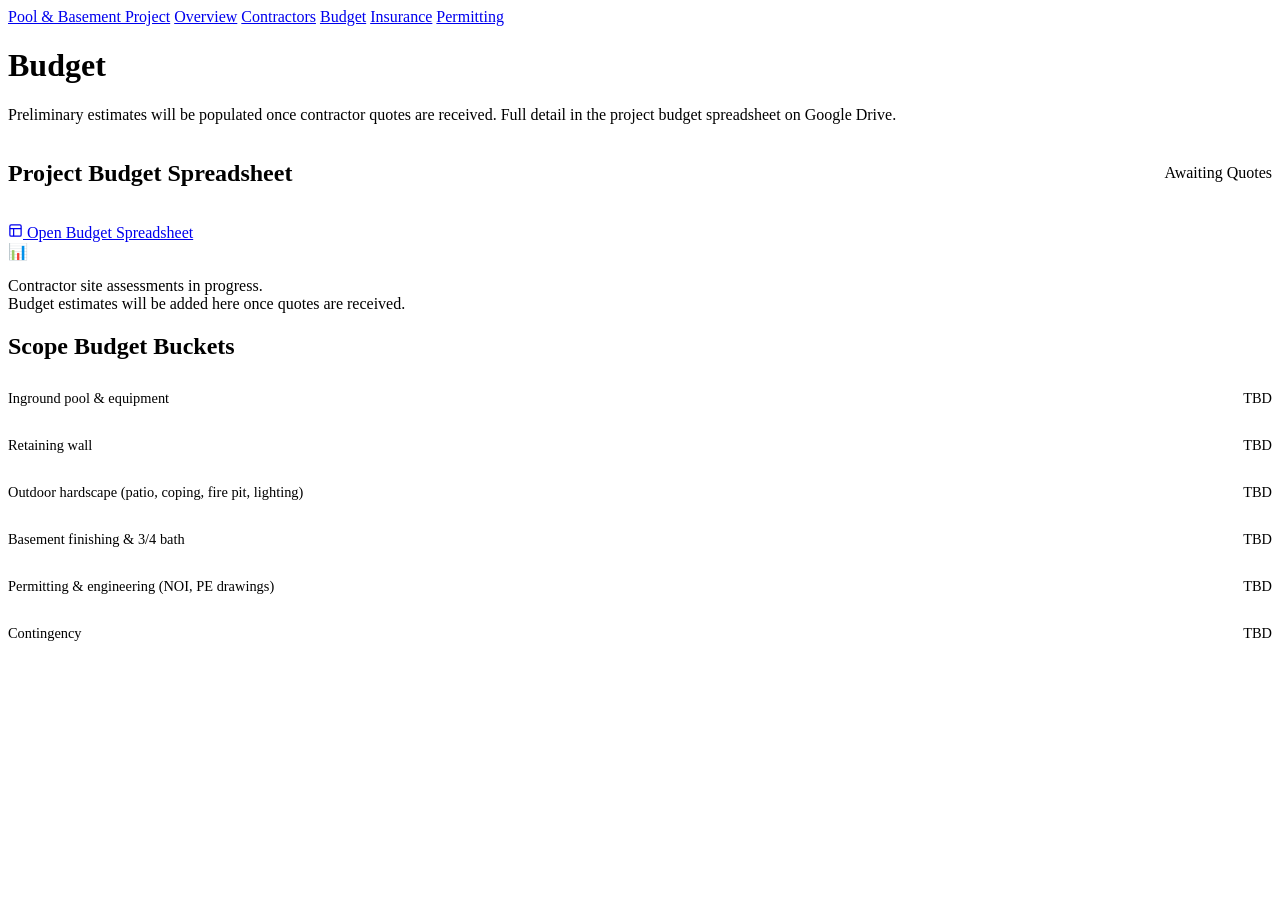
==== budget.html @ b5f09c40 "html code added for pool project" ====
<!DOCTYPE html>
<html lang="en">
<head>
  <meta charset="UTF-8">
  <meta name="viewport" content="width=device-width, initial-scale=1.0">
  <title>Budget — Pool &amp; Basement Project</title>
  <link rel="stylesheet" href="css/style.css">
</head>
<body>

<nav>
  <a class="brand" href="index.html">Pool &amp; Basement Project</a>
  <a href="index.html">Overview</a>
  <a href="contractors.html">Contractors</a>
  <a href="budget.html" class="active">Budget</a>
  <a href="insurance.html">Insurance</a>
  <a href="permitting.html">Permitting</a>
</nav>

<div class="page">
  <div class="page-header">
    <h1>Budget</h1>
    <p>Preliminary estimates will be populated once contractor quotes are received. Full detail in the project budget spreadsheet on Google Drive.</p>
  </div>

  <div class="card">
    <div style="display:flex; justify-content:space-between; align-items:center; flex-wrap:wrap; gap:8px; margin-bottom:16px;">
      <h2>Project Budget Spreadsheet</h2>
      <span class="badge pending">Awaiting Quotes</span>
    </div>
    <a class="drive-link" href="https://drive.google.com/drive/folders/1htWcuKeWYpopLWyValG4H-BwKs19I35I" target="_blank">
      <svg width="15" height="15" viewBox="0 0 24 24" fill="none" stroke="currentColor" stroke-width="2"><rect x="3" y="3" width="18" height="18" rx="2"/><path d="M3 9h18M9 21V9"/></svg>
      Open Budget Spreadsheet
    </a>

    <div class="placeholder">
      <div class="icon">📊</div>
      <p>Contractor site assessments in progress.<br>Budget estimates will be added here once quotes are received.</p>
    </div>
  </div>

  <div class="card" style="margin-top:20px;">
    <h2>Scope Budget Buckets</h2>
    <div style="margin-top:12px; display:flex; flex-direction:column; gap:10px;">

      <div style="display:flex; justify-content:space-between; align-items:center; font-size:0.9rem; padding:10px 0; border-bottom:1px solid var(--gray-200);">
        <span>Inground pool &amp; equipment</span>
        <span class="badge pending">TBD</span>
      </div>
      <div style="display:flex; justify-content:space-between; align-items:center; font-size:0.9rem; padding:10px 0; border-bottom:1px solid var(--gray-200);">
        <span>Retaining wall</span>
        <span class="badge pending">TBD</span>
      </div>
      <div style="display:flex; justify-content:space-between; align-items:center; font-size:0.9rem; padding:10px 0; border-bottom:1px solid var(--gray-200);">
        <span>Outdoor hardscape (patio, coping, fire pit, lighting)</span>
        <span class="badge pending">TBD</span>
      </div>
      <div style="display:flex; justify-content:space-between; align-items:center; font-size:0.9rem; padding:10px 0; border-bottom:1px solid var(--gray-200);">
        <span>Basement finishing &amp; 3/4 bath</span>
        <span class="badge pending">TBD</span>
      </div>
      <div style="display:flex; justify-content:space-between; align-items:center; font-size:0.9rem; padding:10px 0; border-bottom:1px solid var(--gray-200);">
        <span>Permitting &amp; engineering (NOI, PE drawings)</span>
        <span class="badge pending">TBD</span>
      </div>
      <div style="display:flex; justify-content:space-between; align-items:center; font-size:0.9rem; padding:10px 0;">
        <span>Contingency</span>
        <span class="badge pending">TBD</span>
      </div>

    </div>
  </div>

</div>
</body>
</html>
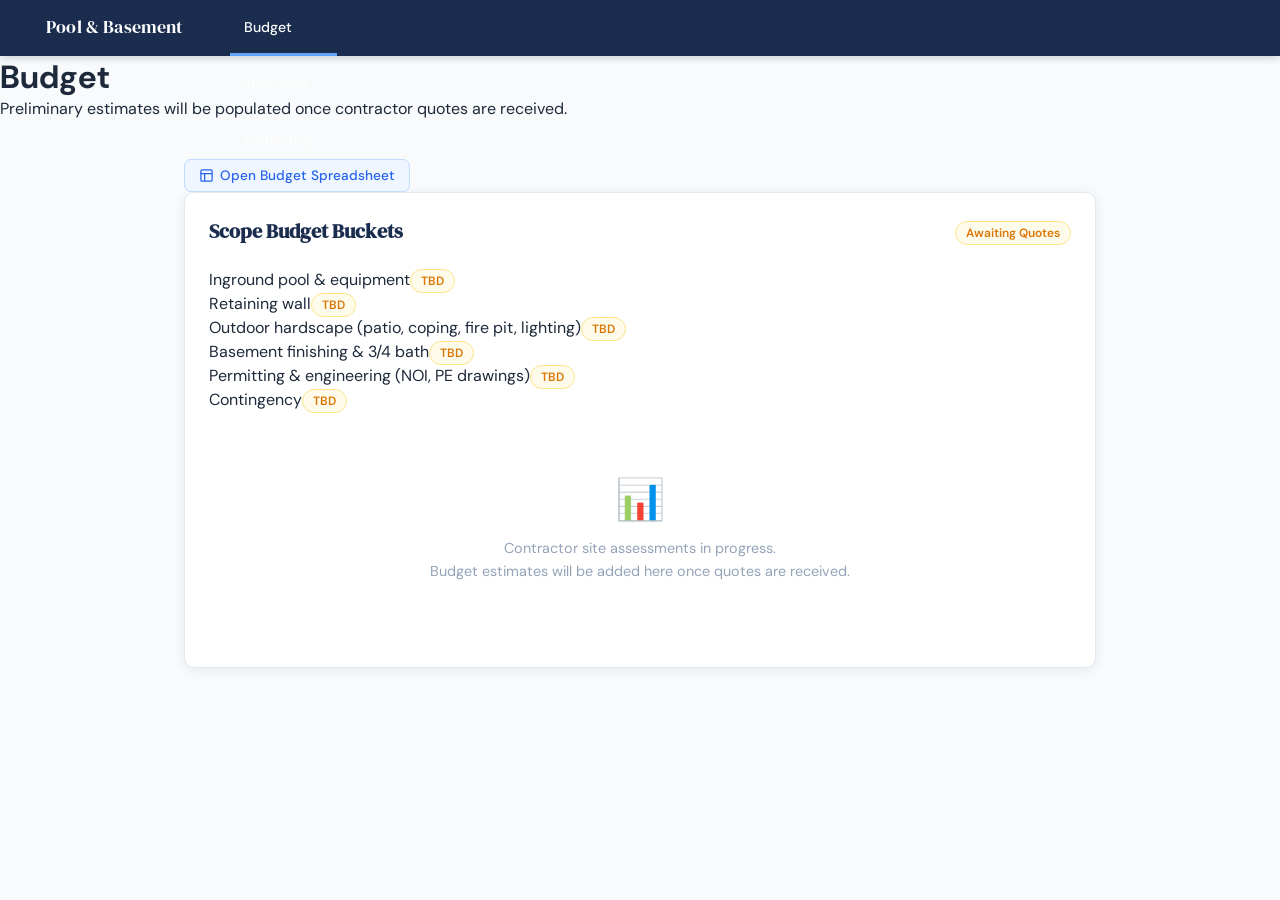
==== commit 323da8a6: "fixed CSS; added more visual interest" ====
--- a/budget.html
+++ b/budget.html
@@ -4,70 +4,51 @@
   <meta charset="UTF-8">
   <meta name="viewport" content="width=device-width, initial-scale=1.0">
   <title>Budget — Pool &amp; Basement Project</title>
-  <link rel="stylesheet" href="css/style.css">
+  <link rel="stylesheet" href="style.css">
 </head>
 <body>
 
 <nav>
-  <a class="brand" href="index.html">Pool &amp; Basement Project</a>
-  <a href="index.html">Overview</a>
-  <a href="contractors.html">Contractors</a>
-  <a href="budget.html" class="active">Budget</a>
-  <a href="insurance.html">Insurance</a>
-  <a href="permitting.html">Permitting</a>
+  <a class="brand" href="index.html">Pool &amp; Basement</a>
+  <div class="nav-links">
+    <a href="index.html" class="nav-link">Overview</a>
+    <a href="contractors.html" class="nav-link">Contractors</a>
+    <a href="budget.html" class="nav-link active">Budget</a>
+    <a href="insurance.html" class="nav-link">Insurance</a>
+    <a href="permitting.html" class="nav-link">Permitting</a>
+  </div>
 </nav>
 
+<div class="page-hero">
+  <h1>Budget</h1>
+  <p>Preliminary estimates will be populated once contractor quotes are received.</p>
+</div>
+
 <div class="page">
-  <div class="page-header">
-    <h1>Budget</h1>
-    <p>Preliminary estimates will be populated once contractor quotes are received. Full detail in the project budget spreadsheet on Google Drive.</p>
-  </div>
 
-  <div class="card">
-    <div style="display:flex; justify-content:space-between; align-items:center; flex-wrap:wrap; gap:8px; margin-bottom:16px;">
-      <h2>Project Budget Spreadsheet</h2>
-      <span class="badge pending">Awaiting Quotes</span>
-    </div>
+  <div class="action-bar">
     <a class="drive-link" href="https://drive.google.com/drive/folders/1htWcuKeWYpopLWyValG4H-BwKs19I35I" target="_blank">
       <svg width="15" height="15" viewBox="0 0 24 24" fill="none" stroke="currentColor" stroke-width="2"><rect x="3" y="3" width="18" height="18" rx="2"/><path d="M3 9h18M9 21V9"/></svg>
       Open Budget Spreadsheet
     </a>
+  </div>
+
+  <div class="card">
+    <div style="display:flex; justify-content:space-between; align-items:center; flex-wrap:wrap; gap:8px; margin-bottom:20px;">
+      <h2>Scope Budget Buckets</h2>
+      <span class="badge pending">Awaiting Quotes</span>
+    </div>
+
+    <div class="status-row"><span>Inground pool &amp; equipment</span><span class="badge pending">TBD</span></div>
+    <div class="status-row"><span>Retaining wall</span><span class="badge pending">TBD</span></div>
+    <div class="status-row"><span>Outdoor hardscape (patio, coping, fire pit, lighting)</span><span class="badge pending">TBD</span></div>
+    <div class="status-row"><span>Basement finishing &amp; 3/4 bath</span><span class="badge pending">TBD</span></div>
+    <div class="status-row"><span>Permitting &amp; engineering (NOI, PE drawings)</span><span class="badge pending">TBD</span></div>
+    <div class="status-row"><span>Contingency</span><span class="badge pending">TBD</span></div>
 
     <div class="placeholder">
-      <div class="icon">📊</div>
+      <div class="icon">&#x1F4CA;</div>
       <p>Contractor site assessments in progress.<br>Budget estimates will be added here once quotes are received.</p>
-    </div>
-  </div>
-
-  <div class="card" style="margin-top:20px;">
-    <h2>Scope Budget Buckets</h2>
-    <div style="margin-top:12px; display:flex; flex-direction:column; gap:10px;">
-
-      <div style="display:flex; justify-content:space-between; align-items:center; font-size:0.9rem; padding:10px 0; border-bottom:1px solid var(--gray-200);">
-        <span>Inground pool &amp; equipment</span>
-        <span class="badge pending">TBD</span>
-      </div>
-      <div style="display:flex; justify-content:space-between; align-items:center; font-size:0.9rem; padding:10px 0; border-bottom:1px solid var(--gray-200);">
-        <span>Retaining wall</span>
-        <span class="badge pending">TBD</span>
-      </div>
-      <div style="display:flex; justify-content:space-between; align-items:center; font-size:0.9rem; padding:10px 0; border-bottom:1px solid var(--gray-200);">
-        <span>Outdoor hardscape (patio, coping, fire pit, lighting)</span>
-        <span class="badge pending">TBD</span>
-      </div>
-      <div style="display:flex; justify-content:space-between; align-items:center; font-size:0.9rem; padding:10px 0; border-bottom:1px solid var(--gray-200);">
-        <span>Basement finishing &amp; 3/4 bath</span>
-        <span class="badge pending">TBD</span>
-      </div>
-      <div style="display:flex; justify-content:space-between; align-items:center; font-size:0.9rem; padding:10px 0; border-bottom:1px solid var(--gray-200);">
-        <span>Permitting &amp; engineering (NOI, PE drawings)</span>
-        <span class="badge pending">TBD</span>
-      </div>
-      <div style="display:flex; justify-content:space-between; align-items:center; font-size:0.9rem; padding:10px 0;">
-        <span>Contingency</span>
-        <span class="badge pending">TBD</span>
-      </div>
-
     </div>
   </div>
 
--- a/style.css
+++ b/style.css
@@ -0,0 +1,286 @@
+@import url('https://fonts.googleapis.com/css2?family=DM+Sans:wght@400;500;600&family=DM+Serif+Display&display=swap');
+
+:root {
+  --navy:    #1b2d4f;
+  --blue:    #2563eb;
+  --blue-lt: #eff6ff;
+  --teal:    #0d9488;
+  --amber:   #d97706;
+  --red:     #dc2626;
+  --green:   #16a34a;
+  --gray-50: #f8fafc;
+  --gray-100:#f1f5f9;
+  --gray-200:#e2e8f0;
+  --gray-400:#94a3b8;
+  --gray-600:#475569;
+  --gray-800:#1e293b;
+  --white:   #ffffff;
+  --radius:  10px;
+  --shadow:  0 2px 12px rgba(27,45,79,0.08);
+  --shadow-md: 0 4px 24px rgba(27,45,79,0.12);
+}
+
+*, *::before, *::after { box-sizing: border-box; margin: 0; padding: 0; }
+
+html { font-size: 16px; }
+
+body {
+  font-family: 'DM Sans', sans-serif;
+  background: var(--gray-50);
+  color: var(--gray-800);
+  min-height: 100vh;
+}
+
+/* ── NAVBAR ── */
+nav {
+  background: var(--navy);
+  padding: 0 32px;
+  display: flex;
+  align-items: center;
+  gap: 0;
+  height: 56px;
+  position: sticky;
+  top: 0;
+  z-index: 100;
+  box-shadow: 0 2px 8px rgba(0,0,0,0.18);
+}
+
+nav .brand {
+  font-family: 'DM Serif Display', serif;
+  color: var(--white);
+  font-size: 1.1rem;
+  letter-spacing: 0.01em;
+  margin-right: 32px;
+  white-space: nowrap;
+  text-decoration: none;
+}
+
+nav a {
+  color: rgba(255,255,255,0.72);
+  text-decoration: none;
+  font-size: 0.88rem;
+  font-weight: 500;
+  padding: 0 14px;
+  height: 56px;
+  display: flex;
+  align-items: center;
+  border-bottom: 3px solid transparent;
+  transition: color 0.15s, border-color 0.15s;
+  white-space: nowrap;
+}
+
+nav a:hover { color: var(--white); }
+nav a.active { color: var(--white); border-bottom-color: #60a5fa; }
+
+/* ── PAGE SHELL ── */
+.page {
+  max-width: 960px;
+  margin: 0 auto;
+  padding: 40px 24px 80px;
+}
+
+.page-header {
+  margin-bottom: 32px;
+}
+
+.page-header h1 {
+  font-family: 'DM Serif Display', serif;
+  font-size: 2rem;
+  color: var(--navy);
+  line-height: 1.2;
+}
+
+.page-header p {
+  margin-top: 8px;
+  color: var(--gray-600);
+  font-size: 0.95rem;
+  line-height: 1.6;
+}
+
+/* ── CARDS ── */
+.card {
+  background: var(--white);
+  border: 1px solid var(--gray-200);
+  border-radius: var(--radius);
+  padding: 24px;
+  box-shadow: var(--shadow);
+}
+
+.card + .card { margin-top: 20px; }
+
+.card h2 {
+  font-family: 'DM Serif Display', serif;
+  font-size: 1.25rem;
+  color: var(--navy);
+  margin-bottom: 4px;
+}
+
+.card .meta {
+  font-size: 0.83rem;
+  color: var(--gray-400);
+  margin-bottom: 16px;
+}
+
+.card .meta a {
+  color: var(--blue);
+  text-decoration: none;
+}
+
+.card .meta a:hover { text-decoration: underline; }
+
+.card-grid {
+  display: grid;
+  grid-template-columns: 1fr 1fr;
+  gap: 20px;
+}
+
+@media (max-width: 620px) {
+  .card-grid { grid-template-columns: 1fr; }
+  nav { padding: 0 16px; overflow-x: auto; }
+  .page { padding: 24px 16px 60px; }
+}
+
+/* ── SECTION LABEL ── */
+.label {
+  font-size: 0.72rem;
+  font-weight: 600;
+  text-transform: uppercase;
+  letter-spacing: 0.07em;
+  color: var(--gray-400);
+  margin: 16px 0 6px;
+}
+
+/* ── TAGS ── */
+.tags { display: flex; flex-wrap: wrap; gap: 6px; margin-bottom: 4px; }
+
+.tag {
+  font-size: 0.76rem;
+  font-weight: 500;
+  border-radius: 5px;
+  padding: 3px 9px;
+  background: var(--blue-lt);
+  color: var(--blue);
+}
+
+.tag.warn  { background: #fffbeb; color: var(--amber); }
+.tag.ok    { background: #f0fdf4; color: var(--green); }
+.tag.muted { background: var(--gray-100); color: var(--gray-600); }
+
+/* ── BULLETS ── */
+.card ul {
+  padding-left: 18px;
+  font-size: 0.875rem;
+  color: var(--gray-600);
+  line-height: 1.7;
+  margin-top: 6px;
+}
+
+/* ── CHECKLIST ── */
+.checklist { display: flex; flex-direction: column; gap: 8px; }
+
+.check-item {
+  display: flex;
+  align-items: flex-start;
+  gap: 12px;
+  background: var(--gray-50);
+  border: 1px solid var(--gray-200);
+  border-radius: 8px;
+  padding: 12px 14px;
+  transition: background 0.1s;
+}
+
+.check-item:hover { background: var(--blue-lt); }
+
+.check-item input[type=checkbox] {
+  margin-top: 2px;
+  flex-shrink: 0;
+  width: 16px;
+  height: 16px;
+  accent-color: var(--blue);
+  cursor: pointer;
+}
+
+.check-item label {
+  font-size: 0.875rem;
+  color: var(--gray-700, #374151);
+  line-height: 1.55;
+  cursor: pointer;
+}
+
+.check-item label strong { color: var(--gray-800); }
+
+/* ── PHASE HEADER ── */
+.phase-header {
+  font-size: 0.8rem;
+  font-weight: 600;
+  text-transform: uppercase;
+  letter-spacing: 0.08em;
+  padding: 5px 12px;
+  border-radius: 6px;
+  display: inline-block;
+  margin: 24px 0 10px;
+  color: var(--white);
+}
+
+.phase-header.pre    { background: var(--blue); }
+.phase-header.during { background: var(--amber); }
+.phase-header.post   { background: var(--green); }
+
+/* ── STATUS BADGE ── */
+.badge {
+  font-size: 0.75rem;
+  font-weight: 600;
+  border-radius: 20px;
+  padding: 3px 10px;
+  display: inline-block;
+}
+
+.badge.pending  { background: #fffbeb; color: var(--amber); border: 1px solid #fde68a; }
+.badge.active   { background: #eff6ff; color: var(--blue);  border: 1px solid #bfdbfe; }
+.badge.done     { background: #f0fdf4; color: var(--green); border: 1px solid #bbf7d0; }
+.badge.deferred { background: var(--gray-100); color: var(--gray-600); border: 1px solid var(--gray-200); }
+
+/* ── DRIVE LINKS ── */
+.drive-links { display: flex; flex-wrap: wrap; gap: 10px; margin-top: 8px; }
+
+.drive-link {
+  display: inline-flex;
+  align-items: center;
+  gap: 6px;
+  font-size: 0.85rem;
+  font-weight: 500;
+  color: var(--blue);
+  background: var(--blue-lt);
+  border: 1px solid #bfdbfe;
+  border-radius: 7px;
+  padding: 7px 14px;
+  text-decoration: none;
+  transition: background 0.15s, box-shadow 0.15s;
+}
+
+.drive-link:hover {
+  background: #dbeafe;
+  box-shadow: 0 2px 8px rgba(37,99,235,0.12);
+}
+
+.drive-link svg { flex-shrink: 0; }
+
+/* ── FOOTER NOTE ── */
+.footnote {
+  font-size: 0.78rem;
+  color: var(--gray-400);
+  margin-top: 24px;
+  padding-top: 16px;
+  border-top: 1px solid var(--gray-200);
+  line-height: 1.6;
+}
+
+/* ── PLACEHOLDER ── */
+.placeholder {
+  text-align: center;
+  padding: 60px 24px;
+  color: var(--gray-400);
+}
+
+.placeholder .icon { font-size: 2.5rem; margin-bottom: 12px; }
+.placeholder p { font-size: 0.9rem; line-height: 1.6; }
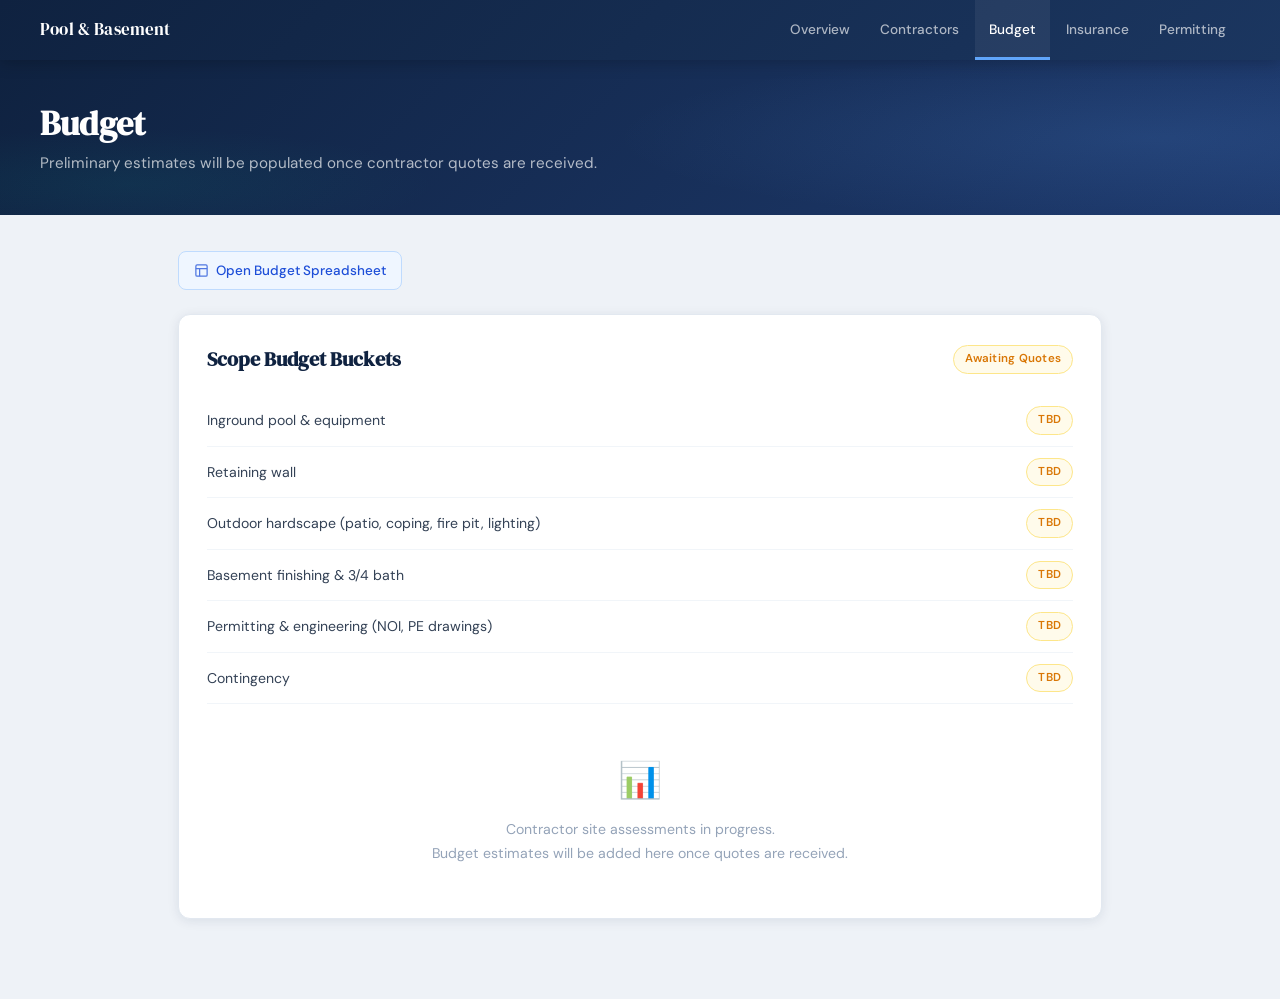
==== commit 676a4ef1: "made nav bar more mobile friendly with a hamburger button" ====
--- a/budget.html
+++ b/budget.html
@@ -7,7 +7,6 @@
   <link rel="stylesheet" href="style.css">
 </head>
 <body>
-
 <nav>
   <a class="brand" href="index.html">Pool &amp; Basement</a>
   <div class="nav-links">
@@ -17,7 +16,22 @@
     <a href="insurance.html" class="nav-link">Insurance</a>
     <a href="permitting.html" class="nav-link">Permitting</a>
   </div>
+  <button class="nav-toggle" id="navToggle" aria-label="Toggle navigation">
+    <span></span><span></span><span></span>
+  </button>
 </nav>
+<div class="nav-drawer" id="navDrawer">
+  <a href="index.html">Overview</a>
+  <a href="contractors.html">Contractors</a>
+  <a href="budget.html" class="active">Budget</a>
+  <a href="insurance.html">Insurance</a>
+  <a href="permitting.html">Permitting</a>
+</div>
+<script>
+  const t=document.getElementById('navToggle'),d=document.getElementById('navDrawer');
+  t.addEventListener('click',()=>{t.classList.toggle('open');d.classList.toggle('open');});
+  document.addEventListener('click',e=>{if(!t.contains(e.target)&&!d.contains(e.target)){t.classList.remove('open');d.classList.remove('open');}});
+</script>
 
 <div class="page-hero">
   <h1>Budget</h1>
@@ -25,11 +39,9 @@
 </div>
 
 <div class="page">
-
   <div class="action-bar">
     <a class="drive-link" href="https://drive.google.com/drive/folders/1htWcuKeWYpopLWyValG4H-BwKs19I35I" target="_blank">
-      <svg width="15" height="15" viewBox="0 0 24 24" fill="none" stroke="currentColor" stroke-width="2"><rect x="3" y="3" width="18" height="18" rx="2"/><path d="M3 9h18M9 21V9"/></svg>
-      Open Budget Spreadsheet
+      <svg width="15" height="15" viewBox="0 0 24 24" fill="none" stroke="currentColor" stroke-width="2"><rect x="3" y="3" width="18" height="18" rx="2"/><path d="M3 9h18M9 21V9"/></svg>Open Budget Spreadsheet
     </a>
   </div>
 
@@ -38,20 +50,17 @@
       <h2>Scope Budget Buckets</h2>
       <span class="badge pending">Awaiting Quotes</span>
     </div>
-
     <div class="status-row"><span>Inground pool &amp; equipment</span><span class="badge pending">TBD</span></div>
     <div class="status-row"><span>Retaining wall</span><span class="badge pending">TBD</span></div>
     <div class="status-row"><span>Outdoor hardscape (patio, coping, fire pit, lighting)</span><span class="badge pending">TBD</span></div>
     <div class="status-row"><span>Basement finishing &amp; 3/4 bath</span><span class="badge pending">TBD</span></div>
     <div class="status-row"><span>Permitting &amp; engineering (NOI, PE drawings)</span><span class="badge pending">TBD</span></div>
     <div class="status-row"><span>Contingency</span><span class="badge pending">TBD</span></div>
-
     <div class="placeholder">
       <div class="icon">&#x1F4CA;</div>
       <p>Contractor site assessments in progress.<br>Budget estimates will be added here once quotes are received.</p>
     </div>
   </div>
-
 </div>
 </body>
 </html>
--- a/style.css
+++ b/style.css
@@ -1,100 +1,219 @@
-@import url('https://fonts.googleapis.com/css2?family=DM+Sans:wght@400;500;600&family=DM+Serif+Display&display=swap');
-
+@import url('https://fonts.googleapis.com/css2?family=DM+Sans:ital,opsz,wght@0,9..40,300;0,9..40,400;0,9..40,500;0,9..40,600;1,9..40,400&family=DM+Serif+Display:ital@0;1&display=swap');
+
+/* ── TOKENS ── */
 :root {
-  --navy:    #1b2d4f;
-  --blue:    #2563eb;
-  --blue-lt: #eff6ff;
-  --teal:    #0d9488;
-  --amber:   #d97706;
-  --red:     #dc2626;
-  --green:   #16a34a;
-  --gray-50: #f8fafc;
-  --gray-100:#f1f5f9;
-  --gray-200:#e2e8f0;
-  --gray-400:#94a3b8;
-  --gray-600:#475569;
-  --gray-800:#1e293b;
-  --white:   #ffffff;
-  --radius:  10px;
-  --shadow:  0 2px 12px rgba(27,45,79,0.08);
-  --shadow-md: 0 4px 24px rgba(27,45,79,0.12);
-}
-
+  --navy:       #0f2240;
+  --navy-mid:   #1b3660;
+  --blue:       #2563eb;
+  --blue-md:    #3b82f6;
+  --blue-lt:    #eff6ff;
+  --blue-border:#bfdbfe;
+  --teal:       #0d9488;
+  --amber:      #d97706;
+  --amber-lt:   #fffbeb;
+  --amber-border:#fde68a;
+  --red:        #dc2626;
+  --green:      #16a34a;
+  --green-lt:   #f0fdf4;
+  --green-border:#bbf7d0;
+  --gray-50:    #f8fafc;
+  --gray-100:   #f1f5f9;
+  --gray-200:   #e2e8f0;
+  --gray-300:   #cbd5e1;
+  --gray-400:   #94a3b8;
+  --gray-500:   #64748b;
+  --gray-600:   #475569;
+  --gray-700:   #334155;
+  --gray-800:   #1e293b;
+  --white:      #ffffff;
+  --radius-sm:  6px;
+  --radius:     12px;
+  --radius-lg:  16px;
+  --shadow-sm:  0 1px 4px rgba(15,34,64,0.07);
+  --shadow:     0 2px 12px rgba(15,34,64,0.09);
+  --shadow-md:  0 4px 24px rgba(15,34,64,0.13);
+  --shadow-lg:  0 8px 40px rgba(15,34,64,0.16);
+}
+
+/* ── RESET ── */
 *, *::before, *::after { box-sizing: border-box; margin: 0; padding: 0; }
-
-html { font-size: 16px; }
+html { font-size: 16px; -webkit-text-size-adjust: 100%; }
 
 body {
-  font-family: 'DM Sans', sans-serif;
-  background: var(--gray-50);
+  font-family: 'DM Sans', system-ui, sans-serif;
+  background: #eef2f7;
   color: var(--gray-800);
   min-height: 100vh;
+  line-height: 1.6;
 }
 
 /* ── NAVBAR ── */
 nav {
-  background: var(--navy);
-  padding: 0 32px;
-  display: flex;
-  align-items: center;
-  gap: 0;
-  height: 56px;
+  background: linear-gradient(135deg, var(--navy) 0%, var(--navy-mid) 100%);
+  padding: 0 40px;
+  display: flex;
+  align-items: center;
+  justify-content: space-between;
+  height: 60px;
   position: sticky;
   top: 0;
   z-index: 100;
-  box-shadow: 0 2px 8px rgba(0,0,0,0.18);
+  box-shadow: 0 2px 16px rgba(0,0,0,0.22);
 }
 
 nav .brand {
-  font-family: 'DM Serif Display', serif;
-  color: var(--white);
-  font-size: 1.1rem;
+  font-family: 'DM Serif Display', Georgia, serif;
+  color: var(--white);
+  font-size: 1.05rem;
   letter-spacing: 0.01em;
-  margin-right: 32px;
   white-space: nowrap;
   text-decoration: none;
-}
-
-nav a {
-  color: rgba(255,255,255,0.72);
+  flex-shrink: 0;
+}
+
+nav .nav-links {
+  display: flex;
+  align-items: center;
+  gap: 2px;
+}
+
+nav a.nav-link {
+  color: rgba(255,255,255,0.65);
   text-decoration: none;
-  font-size: 0.88rem;
+  font-size: 0.85rem;
   font-weight: 500;
-  padding: 0 14px;
-  height: 56px;
+  padding: 6px 14px;
+  height: 60px;
   display: flex;
   align-items: center;
   border-bottom: 3px solid transparent;
-  transition: color 0.15s, border-color 0.15s;
+  border-top: 3px solid transparent;
+  transition: color 0.15s, border-color 0.15s, background 0.15s;
   white-space: nowrap;
 }
 
-nav a:hover { color: var(--white); }
-nav a.active { color: var(--white); border-bottom-color: #60a5fa; }
-
-/* ── PAGE SHELL ── */
+nav a.nav-link:hover {
+  color: var(--white);
+  background: rgba(255,255,255,0.07);
+}
+
+nav a.nav-link.active {
+  color: var(--white);
+  border-bottom-color: #60a5fa;
+  background: rgba(255,255,255,0.06);
+}
+
+/* ── HAMBURGER BUTTON ── */
+.nav-toggle {
+  display: none;
+  flex-direction: column;
+  justify-content: center;
+  align-items: center;
+  gap: 5px;
+  width: 40px;
+  height: 40px;
+  background: none;
+  border: none;
+  cursor: pointer;
+  padding: 4px;
+  border-radius: 6px;
+  transition: background 0.15s;
+  flex-shrink: 0;
+}
+
+.nav-toggle:hover { background: rgba(255,255,255,0.1); }
+
+.nav-toggle span {
+  display: block;
+  width: 22px;
+  height: 2px;
+  background: rgba(255,255,255,0.85);
+  border-radius: 2px;
+  transition: transform 0.25s, opacity 0.25s;
+  transform-origin: center;
+}
+
+/* Animate to X when open */
+.nav-toggle.open span:nth-child(1) { transform: translateY(7px) rotate(45deg); }
+.nav-toggle.open span:nth-child(2) { opacity: 0; }
+.nav-toggle.open span:nth-child(3) { transform: translateY(-7px) rotate(-45deg); }
+
+/* ── MOBILE DROPDOWN ── */
+.nav-drawer {
+  display: none;
+  position: absolute;
+  top: 60px;
+  left: 0;
+  right: 0;
+  background: var(--navy);
+  box-shadow: 0 8px 24px rgba(0,0,0,0.28);
+  z-index: 99;
+  border-top: 1px solid rgba(255,255,255,0.08);
+}
+
+.nav-drawer.open { display: block; }
+
+.nav-drawer a {
+  display: block;
+  color: rgba(255,255,255,0.75);
+  text-decoration: none;
+  font-size: 0.95rem;
+  font-weight: 500;
+  padding: 14px 24px;
+  border-left: 3px solid transparent;
+  transition: background 0.15s, color 0.15s, border-color 0.15s;
+}
+
+.nav-drawer a:hover {
+  background: rgba(255,255,255,0.06);
+  color: var(--white);
+}
+
+.nav-drawer a.active {
+  color: var(--white);
+  border-left-color: #60a5fa;
+  background: rgba(96,165,250,0.08);
+}
+
+/* ── PAGE HERO ── */
+.page-hero {
+  background: linear-gradient(135deg, var(--navy) 0%, #1e3a6e 100%);
+  padding: 44px 40px 40px;
+  position: relative;
+  overflow: hidden;
+}
+
+.page-hero::before {
+  content: '';
+  position: absolute;
+  inset: 0;
+  background:
+    radial-gradient(ellipse 60% 80% at 90% 50%, rgba(96,165,250,0.12) 0%, transparent 70%),
+    radial-gradient(ellipse 40% 60% at 10% 80%, rgba(13,148,136,0.10) 0%, transparent 60%);
+  pointer-events: none;
+}
+
+.page-hero h1 {
+  font-family: 'DM Serif Display', Georgia, serif;
+  font-size: 2.1rem;
+  color: var(--white);
+  line-height: 1.15;
+  position: relative;
+}
+
+.page-hero p {
+  margin-top: 8px;
+  color: rgba(255,255,255,0.68);
+  font-size: 0.95rem;
+  max-width: 620px;
+  position: relative;
+}
+
+/* ── PAGE BODY ── */
 .page {
-  max-width: 960px;
+  max-width: 980px;
   margin: 0 auto;
-  padding: 40px 24px 80px;
-}
-
-.page-header {
-  margin-bottom: 32px;
-}
-
-.page-header h1 {
-  font-family: 'DM Serif Display', serif;
-  font-size: 2rem;
-  color: var(--navy);
-  line-height: 1.2;
-}
-
-.page-header p {
-  margin-top: 8px;
-  color: var(--gray-600);
-  font-size: 0.95rem;
-  line-height: 1.6;
+  padding: 36px 28px 80px;
 }
 
 /* ── CARDS ── */
@@ -102,81 +221,75 @@
   background: var(--white);
   border: 1px solid var(--gray-200);
   border-radius: var(--radius);
-  padding: 24px;
+  padding: 28px;
   box-shadow: var(--shadow);
-}
-
+  transition: box-shadow 0.2s;
+}
+
+.card:hover { box-shadow: var(--shadow-md); }
 .card + .card { margin-top: 20px; }
 
 .card h2 {
-  font-family: 'DM Serif Display', serif;
+  font-family: 'DM Serif Display', Georgia, serif;
   font-size: 1.25rem;
   color: var(--navy);
-  margin-bottom: 4px;
 }
 
 .card .meta {
-  font-size: 0.83rem;
+  font-size: 0.82rem;
   color: var(--gray-400);
-  margin-bottom: 16px;
-}
-
-.card .meta a {
-  color: var(--blue);
-  text-decoration: none;
-}
-
+  margin-top: 3px;
+  margin-bottom: 18px;
+}
+.card .meta a { color: var(--blue); text-decoration: none; font-weight: 500; }
 .card .meta a:hover { text-decoration: underline; }
 
 .card-grid {
   display: grid;
   grid-template-columns: 1fr 1fr;
-  gap: 20px;
-}
-
-@media (max-width: 620px) {
-  .card-grid { grid-template-columns: 1fr; }
-  nav { padding: 0 16px; overflow-x: auto; }
-  .page { padding: 24px 16px 60px; }
-}
-
-/* ── SECTION LABEL ── */
+  gap: 24px;
+  margin-top: 16px;
+}
+
+/* ── LABEL ── */
 .label {
-  font-size: 0.72rem;
+  font-size: 0.7rem;
   font-weight: 600;
   text-transform: uppercase;
-  letter-spacing: 0.07em;
+  letter-spacing: 0.09em;
   color: var(--gray-400);
-  margin: 16px 0 6px;
-}
+  margin: 18px 0 7px;
+}
+.label:first-child { margin-top: 0; }
 
 /* ── TAGS ── */
-.tags { display: flex; flex-wrap: wrap; gap: 6px; margin-bottom: 4px; }
+.tags { display: flex; flex-wrap: wrap; gap: 5px; }
 
 .tag {
-  font-size: 0.76rem;
+  font-size: 0.74rem;
   font-weight: 500;
-  border-radius: 5px;
+  border-radius: var(--radius-sm);
   padding: 3px 9px;
   background: var(--blue-lt);
-  color: var(--blue);
-}
-
-.tag.warn  { background: #fffbeb; color: var(--amber); }
-.tag.ok    { background: #f0fdf4; color: var(--green); }
-.tag.muted { background: var(--gray-100); color: var(--gray-600); }
+  color: #1d4ed8;
+  border: 1px solid var(--blue-border);
+}
+.tag.warn  { background: var(--amber-lt); color: var(--amber); border-color: var(--amber-border); }
+.tag.ok    { background: var(--green-lt); color: var(--green); border-color: var(--green-border); }
+.tag.muted { background: var(--gray-100); color: var(--gray-500); border-color: var(--gray-200); }
 
 /* ── BULLETS ── */
 .card ul {
-  padding-left: 18px;
+  padding-left: 16px;
   font-size: 0.875rem;
   color: var(--gray-600);
-  line-height: 1.7;
+  line-height: 1.75;
   margin-top: 6px;
 }
+.card ul li::marker { color: var(--blue-md); }
 
 /* ── CHECKLIST ── */
-.checklist { display: flex; flex-direction: column; gap: 8px; }
+.checklist { display: flex; flex-direction: column; gap: 7px; margin-top: 4px; }
 
 .check-item {
   display: flex;
@@ -184,13 +297,15 @@
   gap: 12px;
   background: var(--gray-50);
   border: 1px solid var(--gray-200);
-  border-radius: 8px;
-  padding: 12px 14px;
-  transition: background 0.1s;
-}
-
-.check-item:hover { background: var(--blue-lt); }
-
+  border-radius: 9px;
+  padding: 13px 16px;
+  transition: background 0.12s, border-color 0.12s, box-shadow 0.12s;
+}
+.check-item:hover {
+  background: var(--blue-lt);
+  border-color: var(--blue-border);
+  box-shadow: var(--shadow-sm);
+}
 .check-item input[type=checkbox] {
   margin-top: 2px;
   flex-shrink: 0;
@@ -199,88 +314,131 @@
   accent-color: var(--blue);
   cursor: pointer;
 }
-
 .check-item label {
   font-size: 0.875rem;
-  color: var(--gray-700, #374151);
+  color: var(--gray-700);
   line-height: 1.55;
   cursor: pointer;
 }
-
-.check-item label strong { color: var(--gray-800); }
-
-/* ── PHASE HEADER ── */
+.check-item label strong { color: var(--gray-800); font-weight: 600; }
+
+/* ── PHASE HEADERS ── */
 .phase-header {
-  font-size: 0.8rem;
+  font-size: 0.73rem;
   font-weight: 600;
   text-transform: uppercase;
-  letter-spacing: 0.08em;
-  padding: 5px 12px;
-  border-radius: 6px;
-  display: inline-block;
-  margin: 24px 0 10px;
-  color: var(--white);
-}
-
+  letter-spacing: 0.09em;
+  padding: 5px 13px;
+  border-radius: 20px;
+  display: inline-flex;
+  align-items: center;
+  gap: 6px;
+  margin: 28px 0 12px;
+  color: var(--white);
+}
+.phase-header:first-child { margin-top: 4px; }
 .phase-header.pre    { background: var(--blue); }
 .phase-header.during { background: var(--amber); }
 .phase-header.post   { background: var(--green); }
 
-/* ── STATUS BADGE ── */
+/* ── STATUS BADGES ── */
 .badge {
-  font-size: 0.75rem;
+  font-size: 0.72rem;
   font-weight: 600;
   border-radius: 20px;
-  padding: 3px 10px;
+  padding: 4px 11px;
   display: inline-block;
-}
-
-.badge.pending  { background: #fffbeb; color: var(--amber); border: 1px solid #fde68a; }
-.badge.active   { background: #eff6ff; color: var(--blue);  border: 1px solid #bfdbfe; }
-.badge.done     { background: #f0fdf4; color: var(--green); border: 1px solid #bbf7d0; }
-.badge.deferred { background: var(--gray-100); color: var(--gray-600); border: 1px solid var(--gray-200); }
+  white-space: nowrap;
+  letter-spacing: 0.02em;
+}
+.badge.pending  { background: var(--amber-lt);  color: var(--amber); border: 1px solid var(--amber-border); }
+.badge.active   { background: var(--blue-lt);   color: var(--blue);  border: 1px solid var(--blue-border); }
+.badge.done     { background: var(--green-lt);  color: var(--green); border: 1px solid var(--green-border); }
+.badge.deferred { background: var(--gray-100);  color: var(--gray-500); border: 1px solid var(--gray-200); }
+
+/* ── STATUS ROWS ── */
+.status-row {
+  display: flex;
+  justify-content: space-between;
+  align-items: center;
+  font-size: 0.88rem;
+  color: var(--gray-700);
+  padding: 11px 0;
+  border-bottom: 1px solid var(--gray-100);
+  gap: 12px;
+}
+.status-row:last-child { border-bottom: none; padding-bottom: 0; }
+.status-row:first-child { padding-top: 4px; }
 
 /* ── DRIVE LINKS ── */
-.drive-links { display: flex; flex-wrap: wrap; gap: 10px; margin-top: 8px; }
+.drive-links { display: flex; flex-wrap: wrap; gap: 10px; margin-top: 4px; }
 
 .drive-link {
   display: inline-flex;
   align-items: center;
-  gap: 6px;
-  font-size: 0.85rem;
+  gap: 7px;
+  font-size: 0.84rem;
   font-weight: 500;
-  color: var(--blue);
+  color: #1d4ed8;
   background: var(--blue-lt);
-  border: 1px solid #bfdbfe;
-  border-radius: 7px;
-  padding: 7px 14px;
+  border: 1px solid var(--blue-border);
+  border-radius: 8px;
+  padding: 8px 15px;
   text-decoration: none;
-  transition: background 0.15s, box-shadow 0.15s;
-}
-
+  transition: background 0.15s, box-shadow 0.15s, transform 0.1s;
+}
 .drive-link:hover {
   background: #dbeafe;
-  box-shadow: 0 2px 8px rgba(37,99,235,0.12);
-}
-
-.drive-link svg { flex-shrink: 0; }
-
-/* ── FOOTER NOTE ── */
+  box-shadow: 0 3px 10px rgba(37,99,235,0.15);
+  transform: translateY(-1px);
+}
+.drive-link svg { flex-shrink: 0; opacity: 0.75; }
+
+/* ── ACTION BAR ── */
+.action-bar {
+  display: flex;
+  flex-wrap: wrap;
+  gap: 10px;
+  margin-bottom: 24px;
+}
+
+/* ── CONTRACTOR HEADER ROW ── */
+.contractor-header {
+  display: flex;
+  justify-content: space-between;
+  align-items: flex-start;
+  flex-wrap: wrap;
+  gap: 10px;
+  margin-bottom: 4px;
+}
+
+/* ── PLACEHOLDER ── */
+.placeholder {
+  text-align: center;
+  padding: 48px 24px 24px;
+  color: var(--gray-400);
+}
+.placeholder .icon { font-size: 2.2rem; margin-bottom: 10px; }
+.placeholder p { font-size: 0.88rem; line-height: 1.7; }
+
+/* ── FOOTNOTE ── */
 .footnote {
   font-size: 0.78rem;
   color: var(--gray-400);
   margin-top: 24px;
   padding-top: 16px;
   border-top: 1px solid var(--gray-200);
-  line-height: 1.6;
-}
-
-/* ── PLACEHOLDER ── */
-.placeholder {
-  text-align: center;
-  padding: 60px 24px;
-  color: var(--gray-400);
-}
-
-.placeholder .icon { font-size: 2.5rem; margin-bottom: 12px; }
-.placeholder p { font-size: 0.9rem; line-height: 1.6; }
+  line-height: 1.65;
+}
+
+/* ── RESPONSIVE ── */
+@media (max-width: 640px) {
+  nav { padding: 0 20px; }
+  .nav-links { display: none; }
+  .nav-toggle { display: flex; }
+  .page-hero { padding: 32px 20px 28px; }
+  .page-hero h1 { font-size: 1.6rem; }
+  .page { padding: 24px 16px 60px; }
+  .card { padding: 20px 18px; }
+  .card-grid { grid-template-columns: 1fr; gap: 16px; }
+}
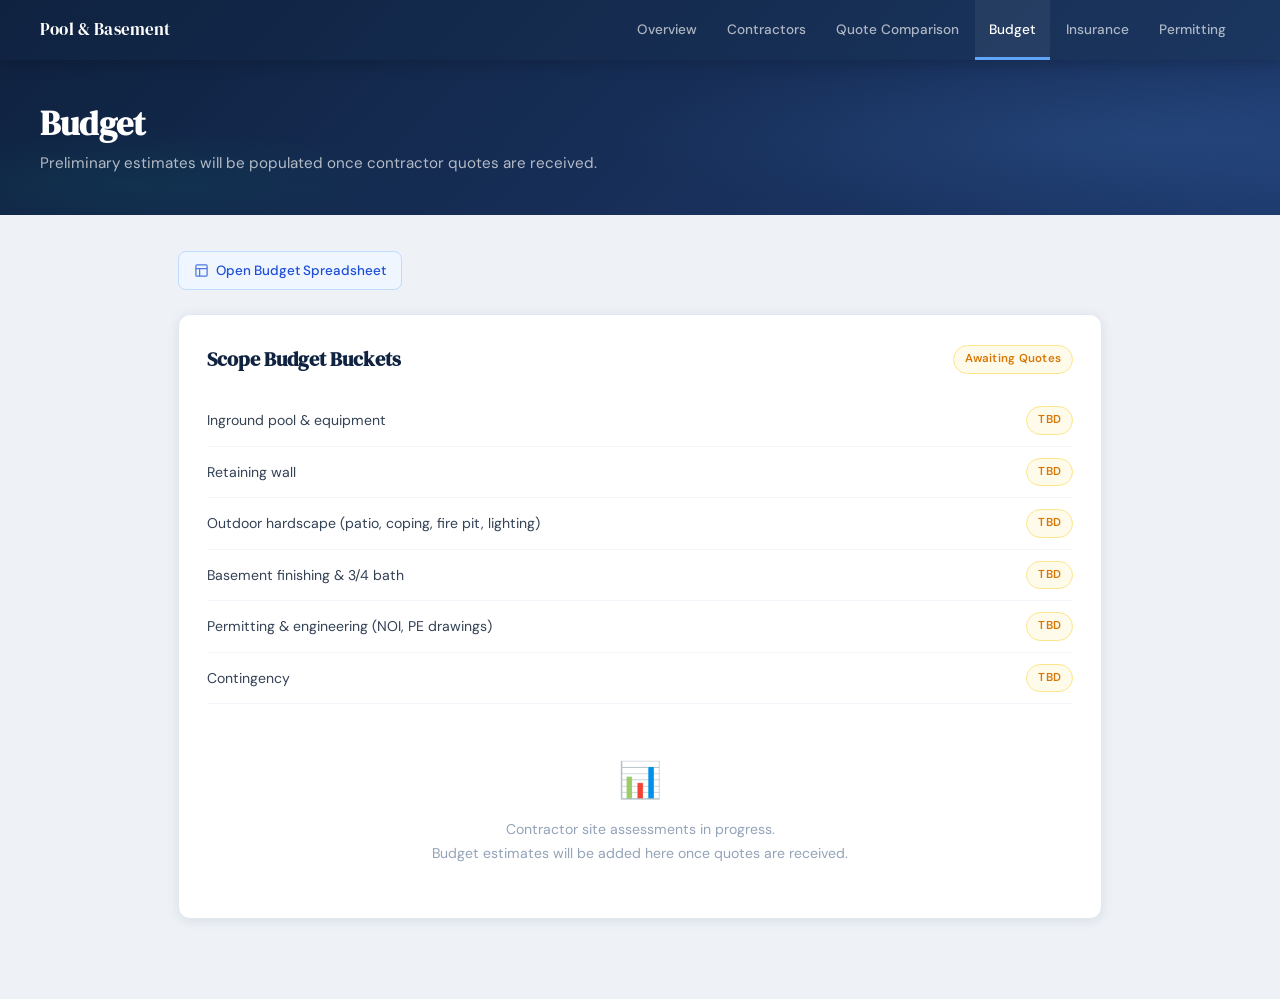
==== commit 21bf6fcf: "Added quote from New View (Aquascape); created side-by-side comparison of pools from quotes so far a" ====
--- a/budget.html
+++ b/budget.html
@@ -12,6 +12,7 @@
   <div class="nav-links">
     <a href="index.html" class="nav-link">Overview</a>
     <a href="contractors.html" class="nav-link">Contractors</a>
+    <a href="pool-comparison.html" class="nav-link">Quote Comparison</a>
     <a href="budget.html" class="nav-link active">Budget</a>
     <a href="insurance.html" class="nav-link">Insurance</a>
     <a href="permitting.html" class="nav-link">Permitting</a>
@@ -23,6 +24,7 @@
 <div class="nav-drawer" id="navDrawer">
   <a href="index.html">Overview</a>
   <a href="contractors.html">Contractors</a>
+  <a href="pool-comparison.html">Quote Comparison</a>
   <a href="budget.html" class="active">Budget</a>
   <a href="insurance.html">Insurance</a>
   <a href="permitting.html">Permitting</a>
--- a/style.css
+++ b/style.css
@@ -75,7 +75,10 @@
   display: flex;
   align-items: center;
   gap: 2px;
-}
+  overflow-x: auto;
+  scrollbar-width: none;
+}
+nav .nav-links::-webkit-scrollbar { display: none; }
 
 nav a.nav-link {
   color: rgba(255,255,255,0.65);
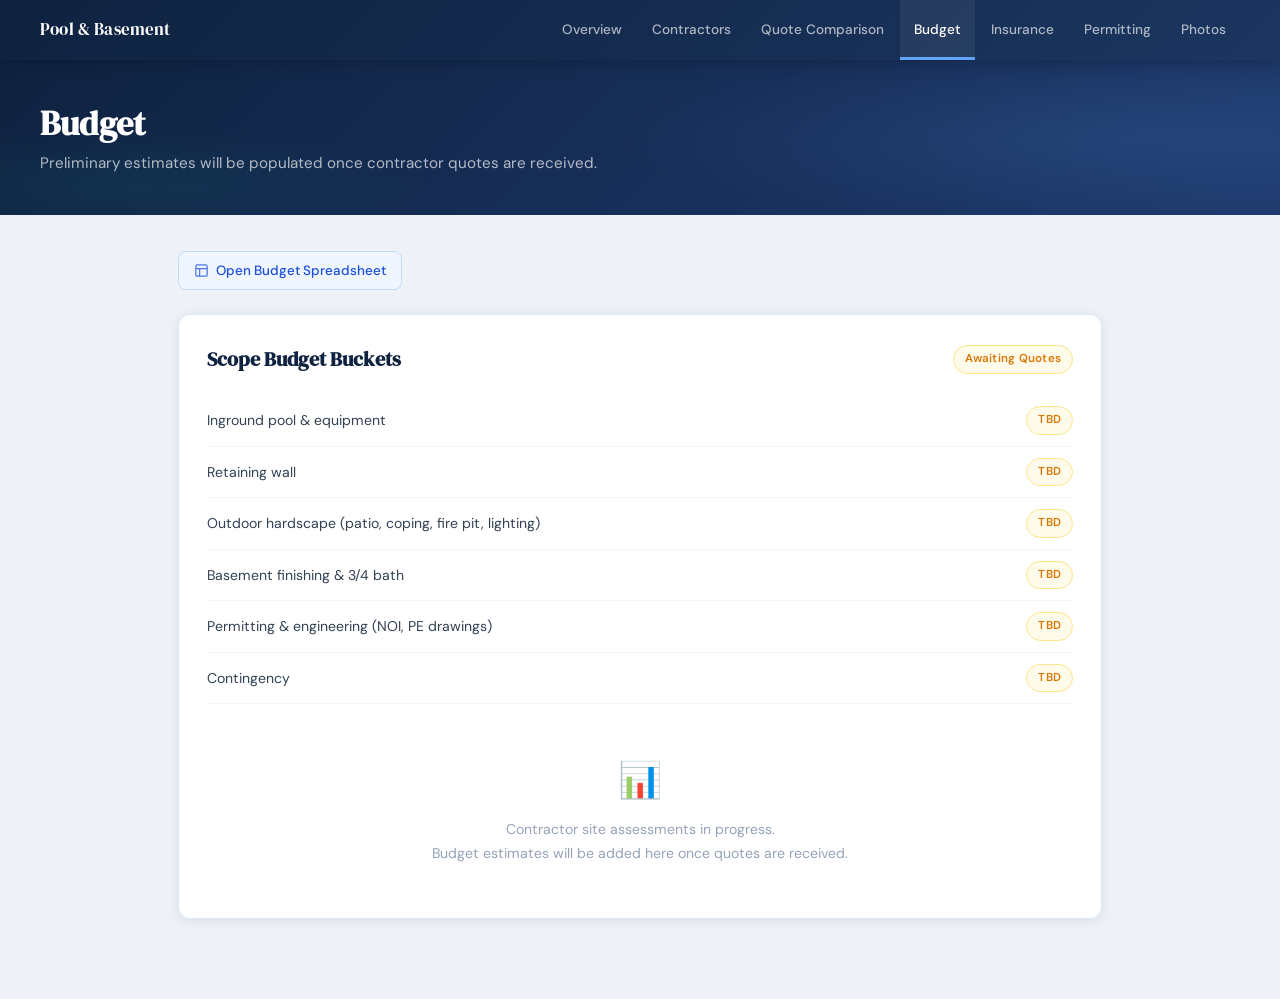
==== commit be3416fa: "Updated Chapman info; added before photos and photos.html" ====
--- a/budget.html
+++ b/budget.html
@@ -16,6 +16,7 @@
     <a href="budget.html" class="nav-link active">Budget</a>
     <a href="insurance.html" class="nav-link">Insurance</a>
     <a href="permitting.html" class="nav-link">Permitting</a>
+    <a href="photos.html" class="nav-link">Photos</a>
   </div>
   <button class="nav-toggle" id="navToggle" aria-label="Toggle navigation">
     <span></span><span></span><span></span>
@@ -28,6 +29,7 @@
   <a href="budget.html" class="active">Budget</a>
   <a href="insurance.html">Insurance</a>
   <a href="permitting.html">Permitting</a>
+  <a href="photos.html">Photos</a>
 </div>
 <script>
   const t=document.getElementById('navToggle'),d=document.getElementById('navDrawer');
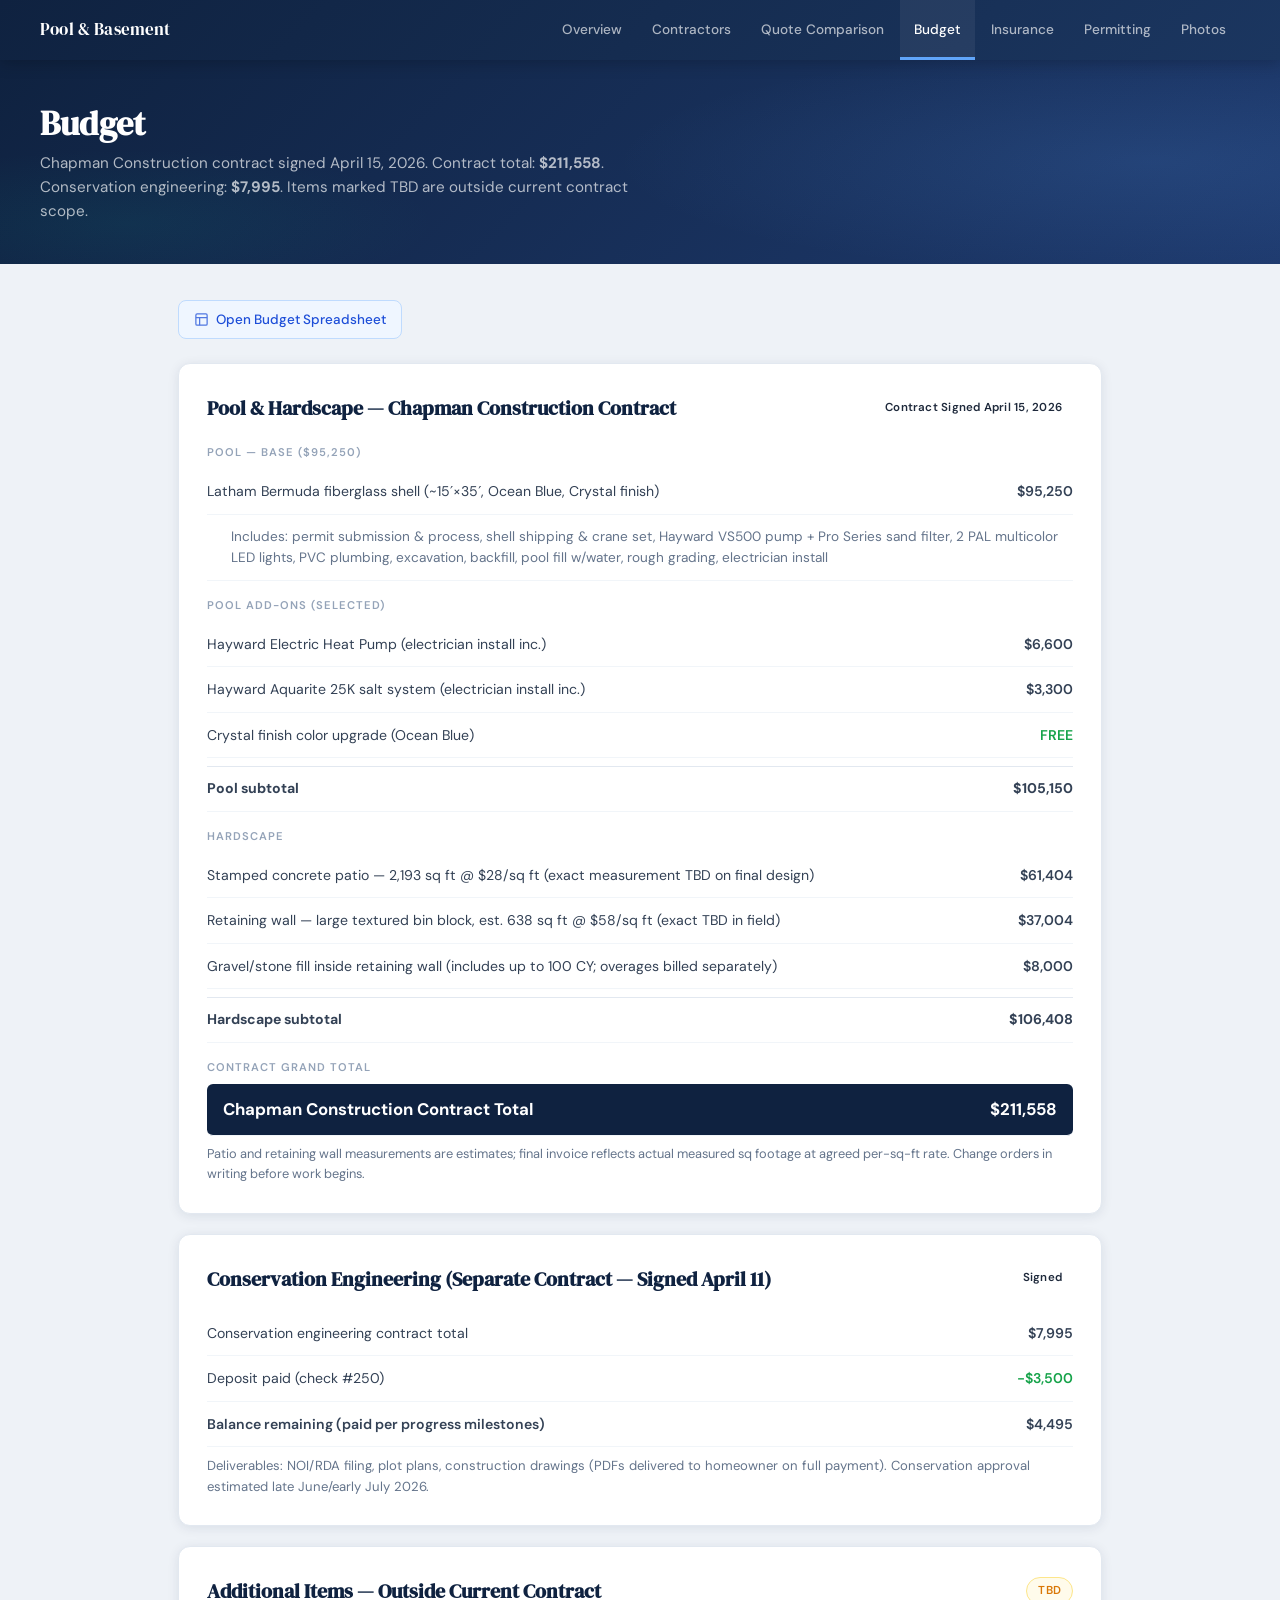
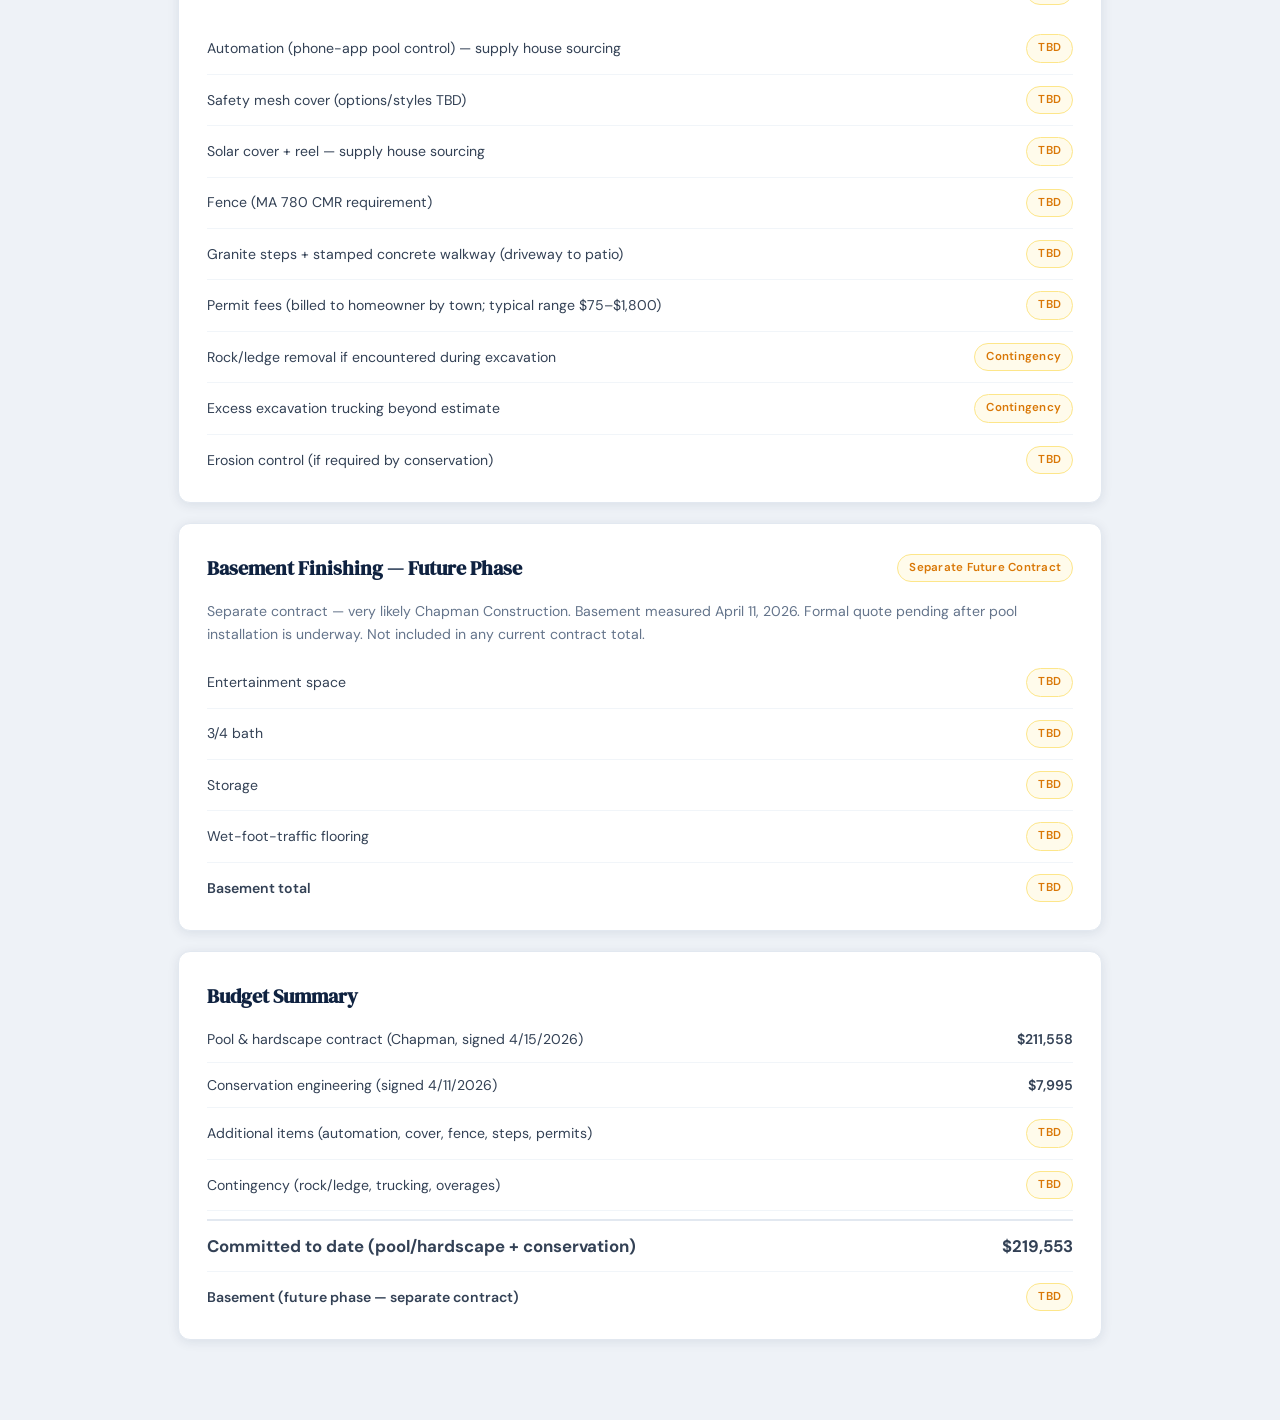
==== commit ce6478e9: "refreshed all html with latest Chapman info to reflect actual contract" ====
--- a/budget.html
+++ b/budget.html
@@ -39,7 +39,7 @@
 
 <div class="page-hero">
   <h1>Budget</h1>
-  <p>Preliminary estimates will be populated once contractor quotes are received.</p>
+  <p>Chapman Construction contract signed April 15, 2026. Contract total: <strong>$211,558</strong>. Conservation engineering: <strong>$7,995</strong>. Items marked TBD are outside current contract scope.</p>
 </div>
 
 <div class="page">
@@ -49,20 +49,87 @@
     </a>
   </div>
 
+  <!-- POOL CONTRACT -->
   <div class="card">
     <div style="display:flex; justify-content:space-between; align-items:center; flex-wrap:wrap; gap:8px; margin-bottom:20px;">
-      <h2>Scope Budget Buckets</h2>
-      <span class="badge pending">Awaiting Quotes</span>
+      <h2>Pool &amp; Hardscape &mdash; Chapman Construction Contract</h2>
+      <span class="badge ok">Contract Signed April 15, 2026</span>
     </div>
-    <div class="status-row"><span>Inground pool &amp; equipment</span><span class="badge pending">TBD</span></div>
-    <div class="status-row"><span>Retaining wall</span><span class="badge pending">TBD</span></div>
-    <div class="status-row"><span>Outdoor hardscape (patio, coping, fire pit, lighting)</span><span class="badge pending">TBD</span></div>
-    <div class="status-row"><span>Basement finishing &amp; 3/4 bath</span><span class="badge pending">TBD</span></div>
-    <div class="status-row"><span>Permitting &amp; engineering (NOI, PE drawings)</span><span class="badge pending">TBD</span></div>
-    <div class="status-row"><span>Contingency</span><span class="badge pending">TBD</span></div>
-    <div class="placeholder">
-      <div class="icon">&#x1F4CA;</div>
-      <p>Contractor site assessments in progress.<br>Budget estimates will be added here once quotes are received.</p>
+
+    <div class="label">Pool &mdash; Base ($95,250)</div>
+    <div class="status-row"><span>Latham Bermuda fiberglass shell (~15&prime;&times;35&prime;, Ocean Blue, Crystal finish)</span><span style="font-weight:600;">$95,250</span></div>
+    <div class="status-row" style="padding-left:1.5rem; font-size:0.85rem; color:var(--gray-500);"><span>Includes: permit submission &amp; process, shell shipping &amp; crane set, Hayward VS500 pump + Pro Series sand filter, 2 PAL multicolor LED lights, PVC plumbing, excavation, backfill, pool fill w/water, rough grading, electrician install</span><span></span></div>
+
+    <div class="label" style="margin-top:16px;">Pool Add-Ons (Selected)</div>
+    <div class="status-row"><span>Hayward Electric Heat Pump (electrician install inc.)</span><span style="font-weight:600;">$6,600</span></div>
+    <div class="status-row"><span>Hayward Aquarite 25K salt system (electrician install inc.)</span><span style="font-weight:600;">$3,300</span></div>
+    <div class="status-row"><span>Crystal finish color upgrade (Ocean Blue)</span><span style="font-weight:600; color:var(--green);">FREE</span></div>
+    <div class="status-row" style="font-weight:700; border-top:1px solid var(--gray-200); margin-top:8px; padding-top:10px;"><span>Pool subtotal</span><span>$105,150</span></div>
+
+    <div class="label" style="margin-top:16px;">Hardscape</div>
+    <div class="status-row"><span>Stamped concrete patio &mdash; 2,193 sq ft @ $28/sq ft (exact measurement TBD on final design)</span><span style="font-weight:600;">$61,404</span></div>
+    <div class="status-row"><span>Retaining wall &mdash; large textured bin block, est. 638 sq ft @ $58/sq ft (exact TBD in field)</span><span style="font-weight:600;">$37,004</span></div>
+    <div class="status-row"><span>Gravel/stone fill inside retaining wall (includes up to 100 CY; overages billed separately)</span><span style="font-weight:600;">$8,000</span></div>
+    <div class="status-row" style="font-weight:700; border-top:1px solid var(--gray-200); margin-top:8px; padding-top:10px;"><span>Hardscape subtotal</span><span>$106,408</span></div>
+
+    <div class="label" style="margin-top:16px;">Contract Grand Total</div>
+    <div class="status-row" style="font-weight:700; font-size:1.05rem; background:var(--navy); color:var(--white); padding:12px 16px; border-radius:var(--radius-sm);"><span>Chapman Construction Contract Total</span><span>$211,558</span></div>
+    <p style="font-size:0.8rem; color:var(--gray-500); margin-top:8px;">Patio and retaining wall measurements are estimates; final invoice reflects actual measured sq footage at agreed per-sq-ft rate. Change orders in writing before work begins.</p>
+  </div>
+
+  <!-- CONSERVATION -->
+  <div class="card">
+    <div style="display:flex; justify-content:space-between; align-items:center; flex-wrap:wrap; gap:8px; margin-bottom:16px;">
+      <h2>Conservation Engineering (Separate Contract &mdash; Signed April 11)</h2>
+      <span class="badge ok">Signed</span>
+    </div>
+    <div class="status-row"><span>Conservation engineering contract total</span><span style="font-weight:600;">$7,995</span></div>
+    <div class="status-row"><span>Deposit paid (check #250)</span><span style="font-weight:600; color:var(--green);">&minus;$3,500</span></div>
+    <div class="status-row" style="font-weight:600;"><span>Balance remaining (paid per progress milestones)</span><span>$4,495</span></div>
+    <p style="font-size:0.82rem; color:var(--gray-500); margin-top:8px;">Deliverables: NOI/RDA filing, plot plans, construction drawings (PDFs delivered to homeowner on full payment). Conservation approval estimated late June/early July 2026.</p>
+  </div>
+
+  <!-- TBD ITEMS -->
+  <div class="card">
+    <div style="display:flex; justify-content:space-between; align-items:center; flex-wrap:wrap; gap:8px; margin-bottom:16px;">
+      <h2>Additional Items &mdash; Outside Current Contract</h2>
+      <span class="badge pending">TBD</span>
+    </div>
+    <div class="status-row"><span>Automation (phone-app pool control) &mdash; supply house sourcing</span><span class="badge pending">TBD</span></div>
+    <div class="status-row"><span>Safety mesh cover (options/styles TBD)</span><span class="badge pending">TBD</span></div>
+    <div class="status-row"><span>Solar cover + reel &mdash; supply house sourcing</span><span class="badge pending">TBD</span></div>
+    <div class="status-row"><span>Fence (MA 780 CMR requirement)</span><span class="badge pending">TBD</span></div>
+    <div class="status-row"><span>Granite steps + stamped concrete walkway (driveway to patio)</span><span class="badge pending">TBD</span></div>
+    <div class="status-row"><span>Permit fees (billed to homeowner by town; typical range $75&ndash;$1,800)</span><span class="badge pending">TBD</span></div>
+    <div class="status-row"><span>Rock/ledge removal if encountered during excavation</span><span class="badge pending">Contingency</span></div>
+    <div class="status-row"><span>Excess excavation trucking beyond estimate</span><span class="badge pending">Contingency</span></div>
+    <div class="status-row"><span>Erosion control (if required by conservation)</span><span class="badge pending">TBD</span></div>
+  </div>
+
+  <!-- BASEMENT -->
+  <div class="card">
+    <div style="display:flex; justify-content:space-between; align-items:center; flex-wrap:wrap; gap:8px; margin-bottom:16px;">
+      <h2>Basement Finishing &mdash; Future Phase</h2>
+      <span class="badge pending">Separate Future Contract</span>
+    </div>
+    <p style="font-size:0.88rem; color:var(--gray-500); margin-bottom:12px;">Separate contract &mdash; very likely Chapman Construction. Basement measured April 11, 2026. Formal quote pending after pool installation is underway. Not included in any current contract total.</p>
+    <div class="status-row"><span>Entertainment space</span><span class="badge pending">TBD</span></div>
+    <div class="status-row"><span>3/4 bath</span><span class="badge pending">TBD</span></div>
+    <div class="status-row"><span>Storage</span><span class="badge pending">TBD</span></div>
+    <div class="status-row"><span>Wet-foot-traffic flooring</span><span class="badge pending">TBD</span></div>
+    <div class="status-row" style="font-weight:600;"><span>Basement total</span><span class="badge pending">TBD</span></div>
+  </div>
+
+  <!-- SUMMARY -->
+  <div class="card">
+    <h2>Budget Summary</h2>
+    <div style="margin-top:12px;">
+      <div class="status-row"><span>Pool &amp; hardscape contract (Chapman, signed 4/15/2026)</span><span style="font-weight:600;">$211,558</span></div>
+      <div class="status-row"><span>Conservation engineering (signed 4/11/2026)</span><span style="font-weight:600;">$7,995</span></div>
+      <div class="status-row"><span>Additional items (automation, cover, fence, steps, permits)</span><span class="badge pending">TBD</span></div>
+      <div class="status-row"><span>Contingency (rock/ledge, trucking, overages)</span><span class="badge pending">TBD</span></div>
+      <div class="status-row" style="font-weight:700; font-size:1.05rem; border-top:2px solid var(--gray-200); margin-top:8px; padding-top:12px;"><span>Committed to date (pool/hardscape + conservation)</span><span>$219,553</span></div>
+      <div class="status-row" style="font-weight:600;"><span>Basement (future phase &mdash; separate contract)</span><span class="badge pending">TBD</span></div>
     </div>
   </div>
 </div>
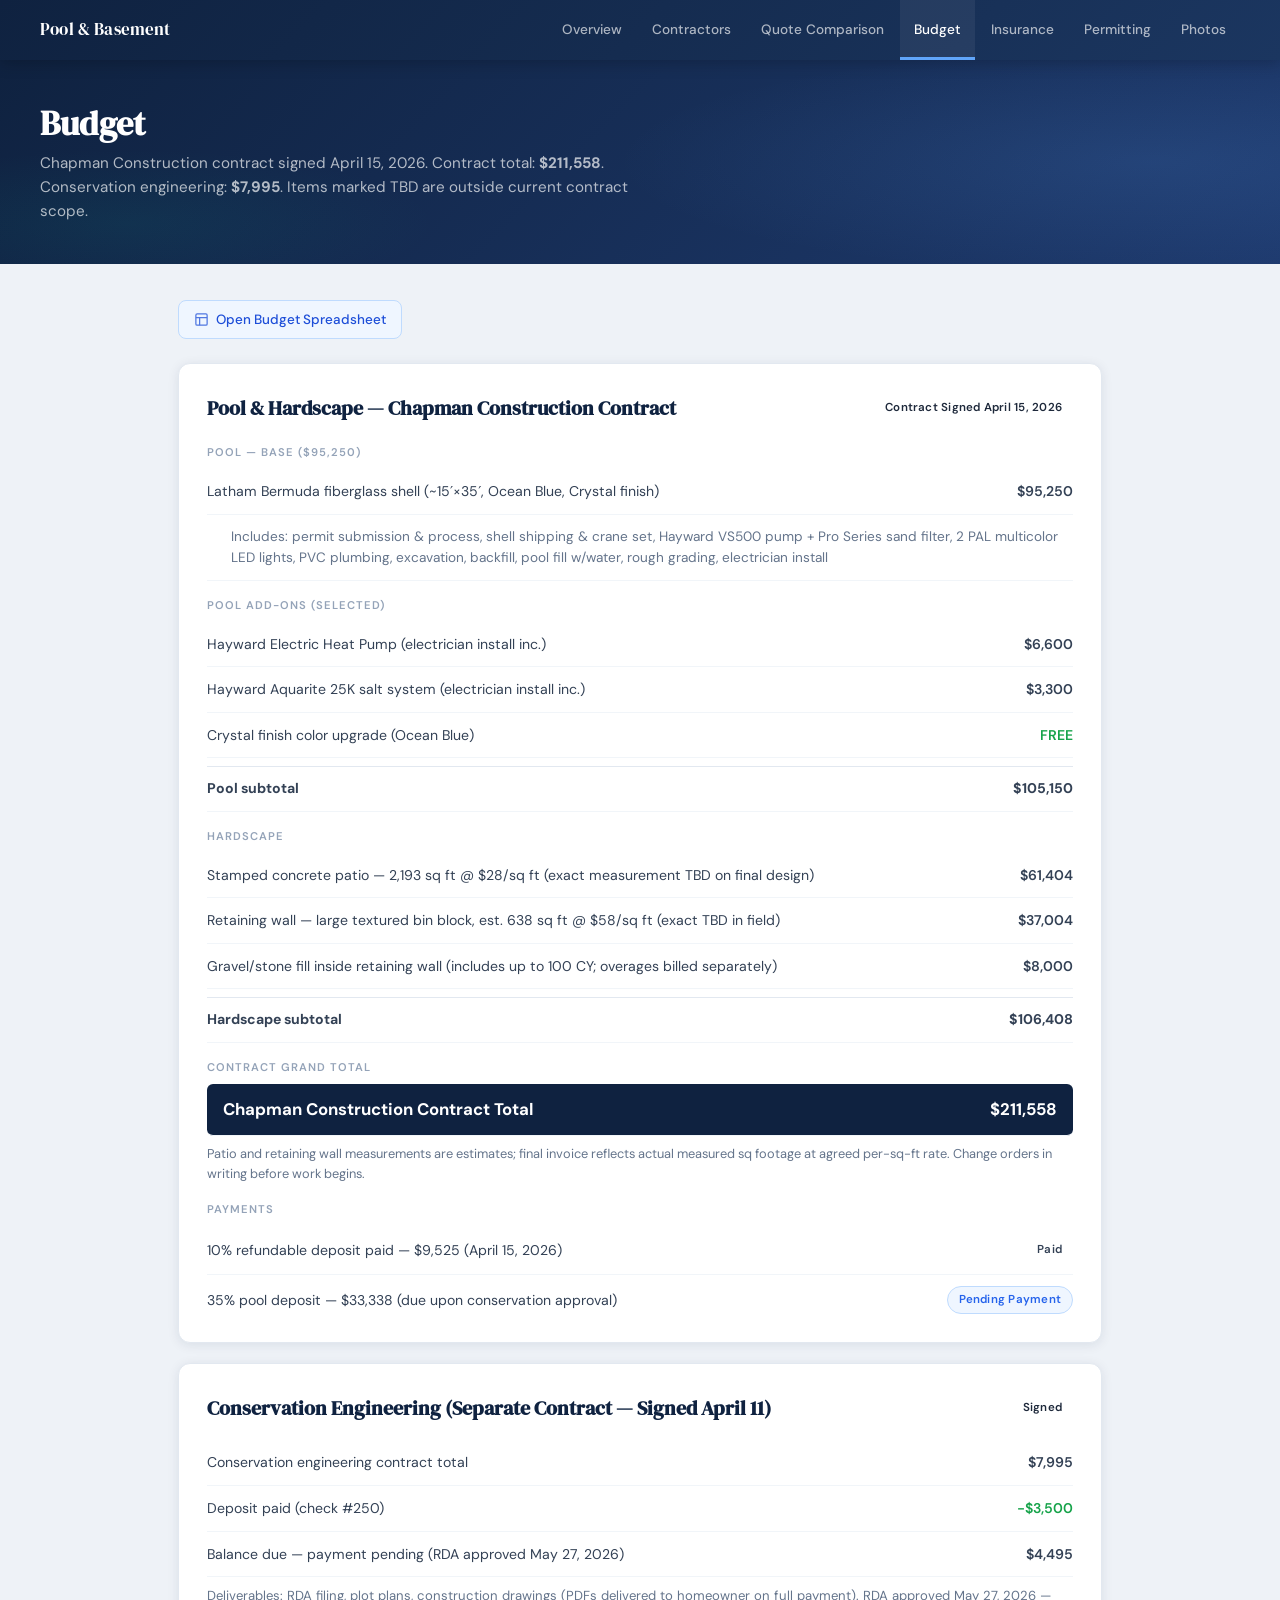
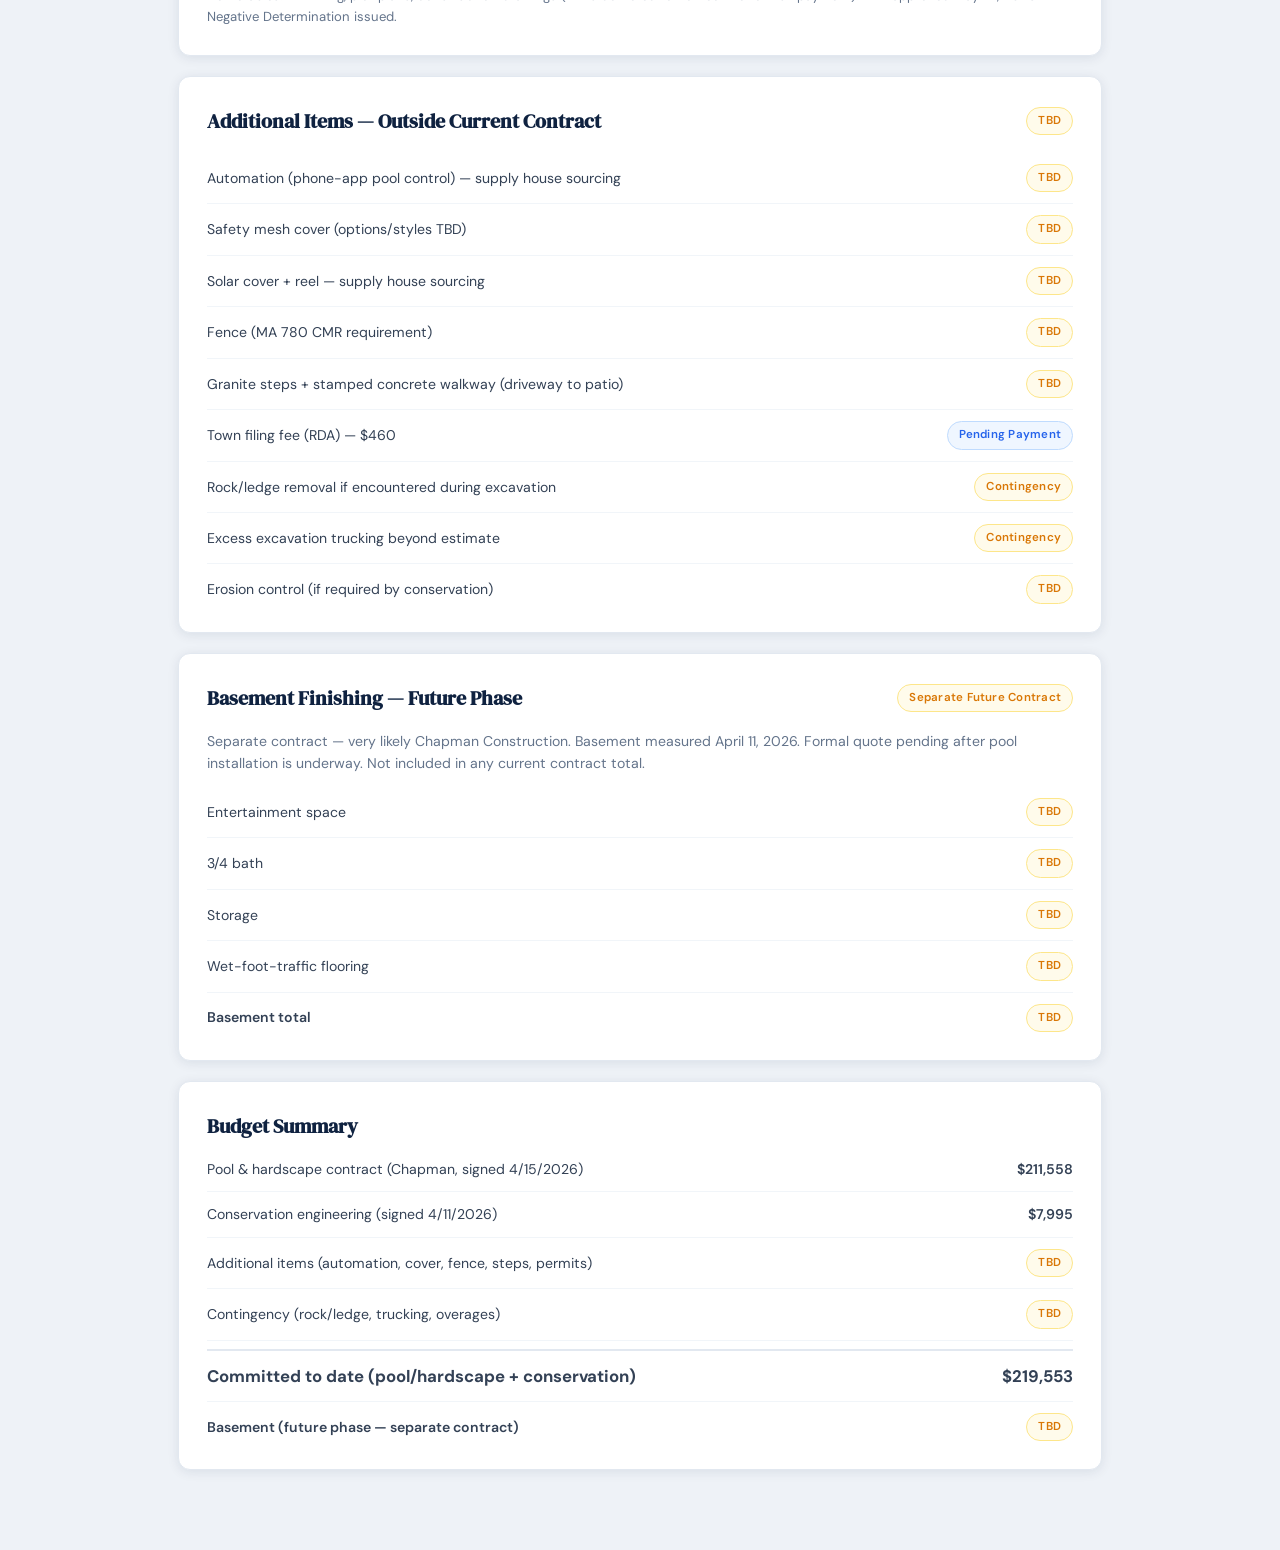
==== commit 18e3946d: "Updated after May 27 2026 town approval" ====
--- a/budget.html
+++ b/budget.html
@@ -75,6 +75,10 @@
     <div class="label" style="margin-top:16px;">Contract Grand Total</div>
     <div class="status-row" style="font-weight:700; font-size:1.05rem; background:var(--navy); color:var(--white); padding:12px 16px; border-radius:var(--radius-sm);"><span>Chapman Construction Contract Total</span><span>$211,558</span></div>
     <p style="font-size:0.8rem; color:var(--gray-500); margin-top:8px;">Patio and retaining wall measurements are estimates; final invoice reflects actual measured sq footage at agreed per-sq-ft rate. Change orders in writing before work begins.</p>
+
+    <div class="label" style="margin-top:16px;">Payments</div>
+    <div class="status-row"><span>10% refundable deposit paid &mdash; $9,525 (April 15, 2026)</span><span class="badge ok">Paid</span></div>
+    <div class="status-row"><span>35% pool deposit &mdash; $33,338 (due upon conservation approval)</span><span class="badge active">Pending Payment</span></div>
   </div>
 
   <!-- CONSERVATION -->
@@ -85,8 +89,8 @@
     </div>
     <div class="status-row"><span>Conservation engineering contract total</span><span style="font-weight:600;">$7,995</span></div>
     <div class="status-row"><span>Deposit paid (check #250)</span><span style="font-weight:600; color:var(--green);">&minus;$3,500</span></div>
-    <div class="status-row" style="font-weight:600;"><span>Balance remaining (paid per progress milestones)</span><span>$4,495</span></div>
-    <p style="font-size:0.82rem; color:var(--gray-500); margin-top:8px;">Deliverables: NOI/RDA filing, plot plans, construction drawings (PDFs delivered to homeowner on full payment). Conservation approval estimated late June/early July 2026.</p>
+    <div class="status-row"><span>Balance due &mdash; payment pending (RDA approved May 27, 2026)</span><span style="font-weight:600;">$4,495</span></div>
+    <p style="font-size:0.82rem; color:var(--gray-500); margin-top:8px;">Deliverables: RDA filing, plot plans, construction drawings (PDFs delivered to homeowner on full payment). RDA approved May 27, 2026 &mdash; Negative Determination issued.</p>
   </div>
 
   <!-- TBD ITEMS -->
@@ -100,7 +104,7 @@
     <div class="status-row"><span>Solar cover + reel &mdash; supply house sourcing</span><span class="badge pending">TBD</span></div>
     <div class="status-row"><span>Fence (MA 780 CMR requirement)</span><span class="badge pending">TBD</span></div>
     <div class="status-row"><span>Granite steps + stamped concrete walkway (driveway to patio)</span><span class="badge pending">TBD</span></div>
-    <div class="status-row"><span>Permit fees (billed to homeowner by town; typical range $75&ndash;$1,800)</span><span class="badge pending">TBD</span></div>
+    <div class="status-row"><span>Town filing fee (RDA) &mdash; $460</span><span class="badge active">Pending Payment</span></div>
     <div class="status-row"><span>Rock/ledge removal if encountered during excavation</span><span class="badge pending">Contingency</span></div>
     <div class="status-row"><span>Excess excavation trucking beyond estimate</span><span class="badge pending">Contingency</span></div>
     <div class="status-row"><span>Erosion control (if required by conservation)</span><span class="badge pending">TBD</span></div>
